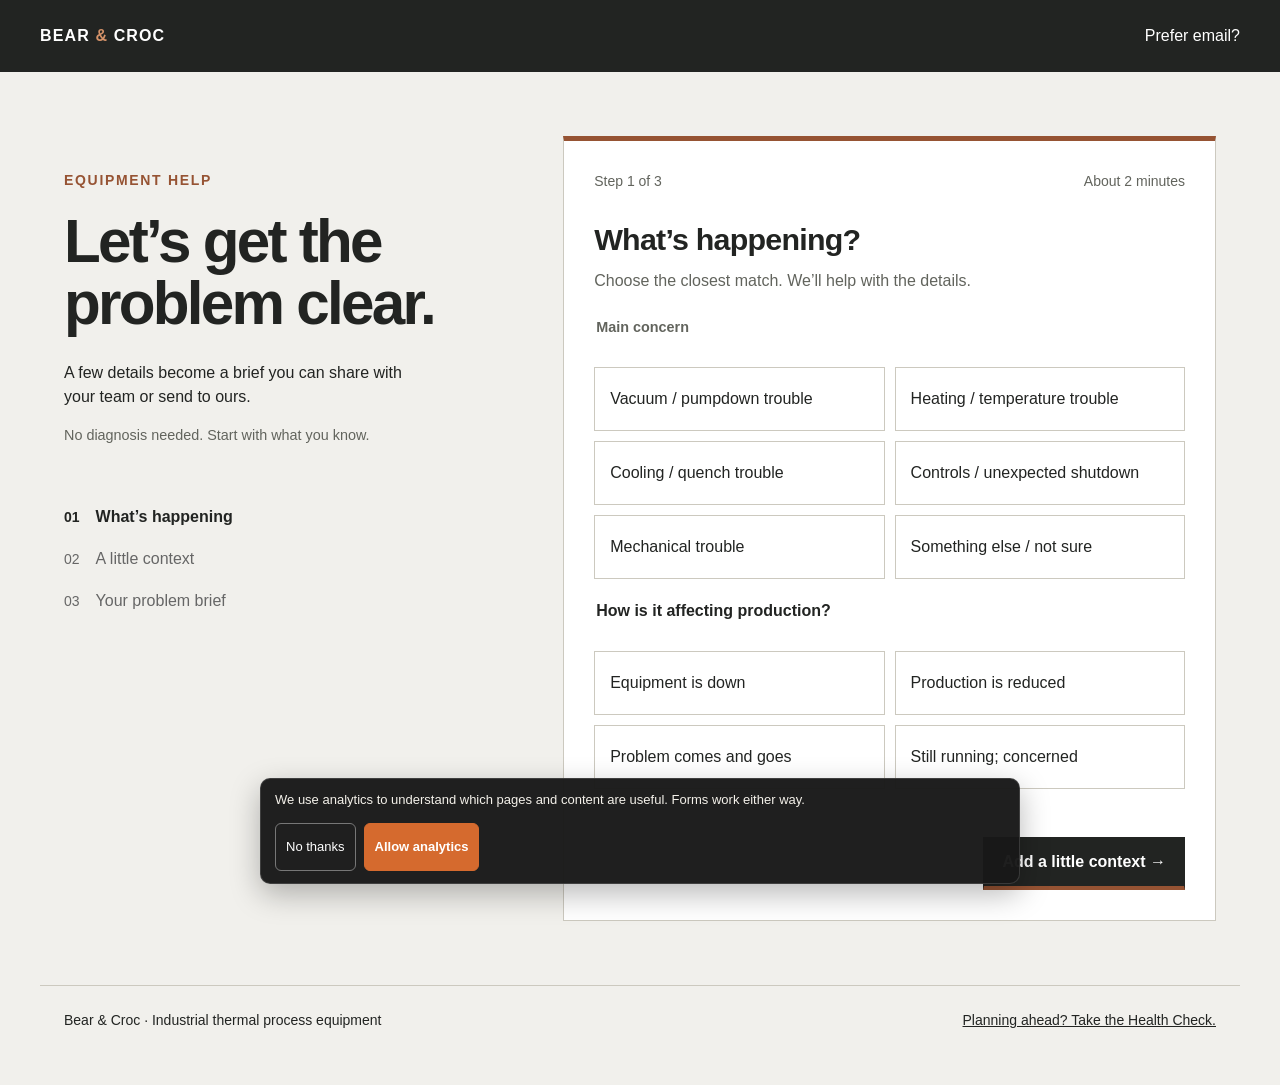
==== V2/help/index.html @ 03c03367 "Add customer equipment-help brief and optional sales handoff" ====
<!doctype html><html lang="en"><head><meta charset="utf-8"><meta name="viewport" content="width=device-width,initial-scale=1"><title>Equipment help | Bear & Croc</title><meta name="description" content="Describe an equipment problem, build a clear service brief, and send it to Bear & Croc for follow-up."><link rel="stylesheet" href="help.css"></head><body>
<header><a href="/" class="brand">BEAR <span>&</span> CROC</a><a href="mailto:sales@bearandcroc.com">Prefer email?</a></header>
<main><aside><p class="eyebrow">EQUIPMENT HELP</p><h1>Let’s get the<br>problem clear.</h1><p>A few details become a brief you can share with your team or send to ours.</p><p class="quiet">No diagnosis needed. Start with what you know.</p><ol id="steps"><li>What’s happening</li><li>A little context</li><li>Your problem brief</li></ol></aside>
<section class="surface" aria-label="Equipment problem brief"><div class="progress"><span id="step-label">Step 1 of 3</span><span>About 2 minutes</span></div><div id="screen"></div></section></main>
<footer>Bear & Croc · Industrial thermal process equipment <a href="/#health-check">Planning ahead? Take the Health Check.</a></footer>
<noscript><p>This form needs JavaScript. Email your equipment concern to <a href="mailto:sales@bearandcroc.com">sales@bearandcroc.com</a>.</p></noscript>
<script src="analytics.js"></script><script src="help.js"></script></body></html>
---- V2/help/help.css ----
:root{--ink:#222422;--paper:#f1f0ec;--copper:#965333;--line:#ccc9bf}*{box-sizing:border-box}body{margin:0;background:var(--paper);color:var(--ink);font:16px/1.5 Arial,Helvetica,sans-serif}header{background:var(--ink);color:white;padding:24px max(24px,calc((100vw - 1200px)/2));display:flex;justify-content:space-between;gap:24px;align-items:center}a{color:inherit}header a{text-decoration:none}.brand{font-weight:900;letter-spacing:.07em}.brand span{color:#d49269}main{max-width:1200px;margin:64px auto;display:grid;grid-template-columns:.8fr 1.2fr;gap:64px;padding:0 24px}aside{padding-top:20px}h1{font-size:clamp(2.5rem,4.7vw,4.5rem);line-height:1.03;letter-spacing:-.045em;margin:20px 0 26px}aside p{max-width:340px}.eyebrow{font-size:.875rem;letter-spacing:.12em;font-weight:bold;color:var(--copper)}.quiet,.hint{color:#62645d}.quiet{font-size:.9rem}ol{list-style:none;padding:24px 0;counter-reset:step}ol li{counter-increment:step;margin:18px 0;color:#666}ol li:before{content:'0' counter(step);font-size:.875rem;margin-right:16px}ol li.active{font-weight:bold;color:var(--ink)}.surface{background:#fff;border:1px solid var(--line);border-top:5px solid var(--copper);padding:30px;min-width:0;align-self:start}.progress{display:flex;justify-content:space-between;gap:15px;font-size:.875rem;color:#62645d;margin-bottom:30px}h2{font-size:1.9rem;line-height:1.15;letter-spacing:-.025em;margin:0 0 12px}h3{font-size:1.15rem}.hint{margin:0 0 24px}.choices{display:grid;grid-template-columns:1fr 1fr;gap:10px;margin:20px 0}.choice{position:relative;cursor:pointer}.choice input{position:absolute;opacity:0;width:1px;height:1px}.choice span{display:flex;align-items:center;min-height:64px;border:1px solid var(--line);padding:12px 15px;line-height:1.25}.choice input:checked+span{background:var(--ink);color:white;border-color:var(--ink);box-shadow:inset 4px 0 var(--copper)}.choice input:focus-visible+span{outline:3px solid #965333;outline-offset:3px}label.field{display:block;margin:20px 0;font-weight:bold}label small{font-size:.875rem;font-weight:normal;color:#62645d}input,textarea,select{font:inherit}label.field input,label.field textarea,label.field select{display:block;width:100%;margin-top:8px;padding:12px;border:1px solid #aaa;background:white;color:var(--ink);border-radius:0}textarea{resize:vertical;min-height:90px}button{font:inherit;cursor:pointer;min-height:48px;padding:12px 18px;border:1px solid var(--ink);background:white;color:var(--ink)}button.primary{background:var(--ink);color:white;border-bottom:4px solid var(--copper);font-weight:bold}button:disabled{opacity:.55;cursor:wait}button:focus-visible,a:focus-visible,input:focus-visible,textarea:focus-visible,select:focus-visible{outline:3px solid #a45f3a;outline-offset:3px}.actions{display:flex;flex-wrap:wrap;gap:12px;margin-top:28px;justify-content:space-between}.actions button.primary{margin-left:auto}.brief{border-block:1px solid var(--line);padding:10px 0;margin:24px 0}.brief dl{margin:0}.brief dt{font-size:.875rem;color:#62645d;margin-top:18px}.brief dd{margin:3px 0 18px;white-space:pre-wrap;overflow-wrap:anywhere}.pair{display:grid;grid-template-columns:1fr 1fr;gap:12px}.status{padding:12px 0;overflow-wrap:anywhere}.error{color:#962c20}.contact{border-top:1px solid var(--line);margin-top:28px;padding-top:24px}.contact .primary{width:100%}.trap{position:absolute;left:-10000px;width:1px;height:1px;overflow:hidden}footer{max-width:1200px;margin:30px auto;padding:24px;border-top:1px solid var(--line);font-size:.875rem;display:flex;justify-content:space-between;gap:24px}fieldset{padding:0;border:0;margin:0;min-width:0}legend{font-weight:bold;margin-bottom:8px}.saved{color:#386039}@media(max-width:800px){main{grid-template-columns:1fr;margin:24px auto;gap:20px}aside{padding:0}h1{font-size:2.5rem;margin:12px 0}aside p{max-width:none}ol{display:none}.surface{padding:22px}.eyebrow{margin:0}footer{flex-direction:column}}@media(max-width:420px){.choices,.pair{grid-template-columns:1fr}header{padding:18px}.progress{font-size:.8rem}main{padding:0 16px}.surface{padding:18px}h2{font-size:1.65rem}}@media print{header,aside,.progress,.actions,.contact,footer,#consent,button,.hint{display:none!important}main{display:block;margin:0;padding:0}.surface{border:0;padding:0}.brief{border:0}body{background:white}.brief dd{break-inside:avoid}}
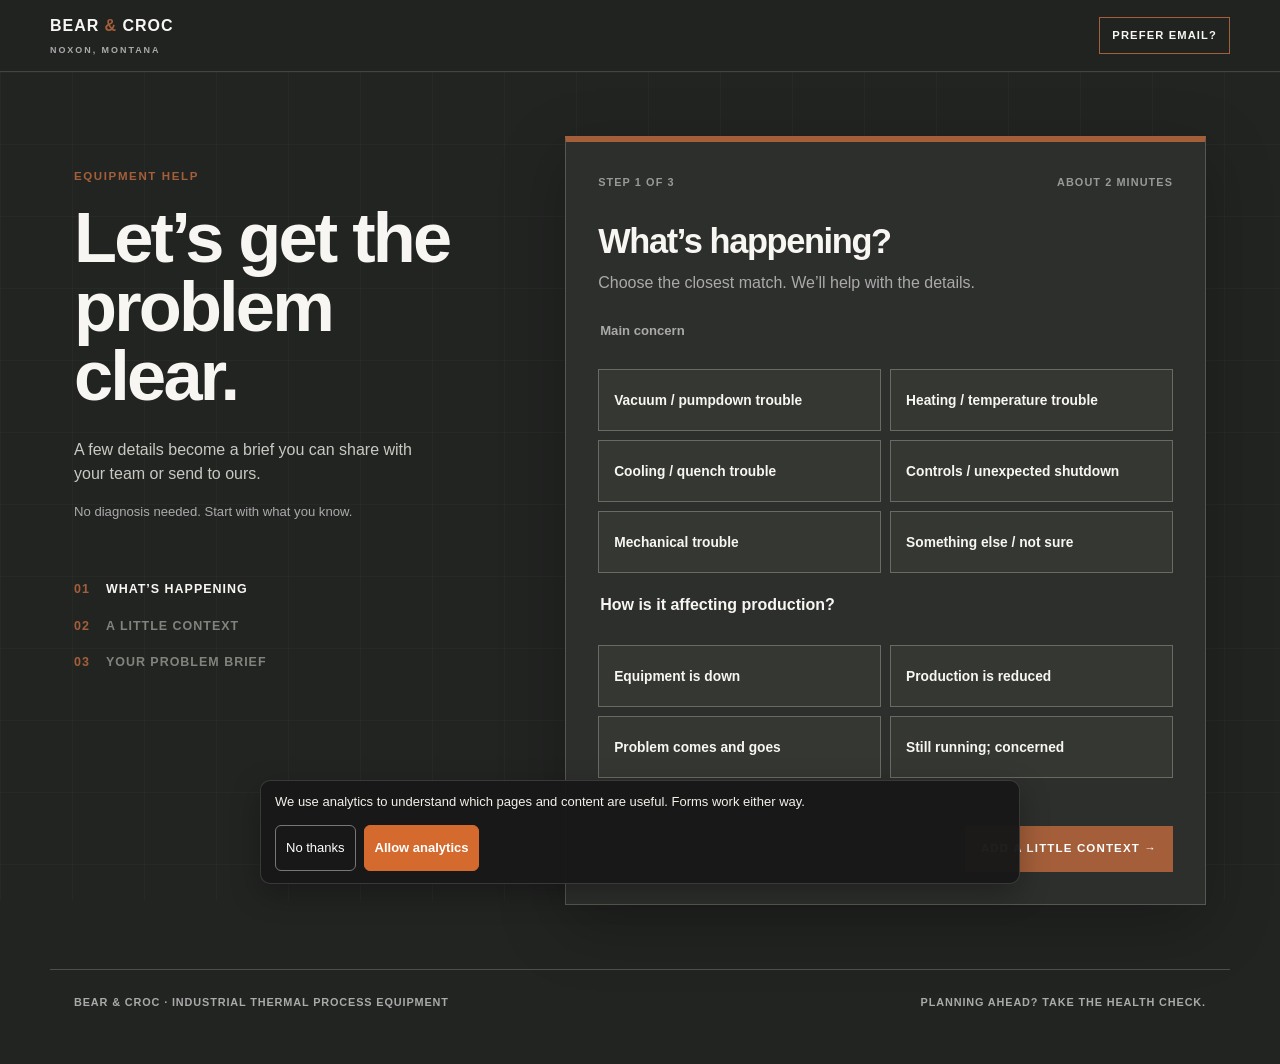
==== commit d01b2993: "Bring equipment help into Bear & Croc brand and add persistent drawer" ====
--- a/V2/help/index.html
+++ b/V2/help/index.html
@@ -1,5 +1,5 @@
 <!doctype html><html lang="en"><head><meta charset="utf-8"><meta name="viewport" content="width=device-width,initial-scale=1"><title>Equipment help | Bear & Croc</title><meta name="description" content="Describe an equipment problem, build a clear service brief, and send it to Bear & Croc for follow-up."><link rel="stylesheet" href="help.css"></head><body>
-<header><a href="/" class="brand">BEAR <span>&</span> CROC</a><a href="mailto:sales@bearandcroc.com">Prefer email?</a></header>
+<header><a href="/" class="brand"><span class="brand-main">BEAR <b>&amp;</b> CROC</span><span class="brand-sub">NOXON, MONTANA</span></a><a class="email-link" href="mailto:sales@bearandcroc.com">Prefer email?</a></header>
 <main><aside><p class="eyebrow">EQUIPMENT HELP</p><h1>Let’s get the<br>problem clear.</h1><p>A few details become a brief you can share with your team or send to ours.</p><p class="quiet">No diagnosis needed. Start with what you know.</p><ol id="steps"><li>What’s happening</li><li>A little context</li><li>Your problem brief</li></ol></aside>
 <section class="surface" aria-label="Equipment problem brief"><div class="progress"><span id="step-label">Step 1 of 3</span><span>About 2 minutes</span></div><div id="screen"></div></section></main>
 <footer>Bear & Croc · Industrial thermal process equipment <a href="/#health-check">Planning ahead? Take the Health Check.</a></footer>
--- a/V2/help/help.css
+++ b/V2/help/help.css
@@ -1 +1,15 @@
-:root{--ink:#222422;--paper:#f1f0ec;--copper:#965333;--line:#ccc9bf}*{box-sizing:border-box}body{margin:0;background:var(--paper);color:var(--ink);font:16px/1.5 Arial,Helvetica,sans-serif}header{background:var(--ink);color:white;padding:24px max(24px,calc((100vw - 1200px)/2));display:flex;justify-content:space-between;gap:24px;align-items:center}a{color:inherit}header a{text-decoration:none}.brand{font-weight:900;letter-spacing:.07em}.brand span{color:#d49269}main{max-width:1200px;margin:64px auto;display:grid;grid-template-columns:.8fr 1.2fr;gap:64px;padding:0 24px}aside{padding-top:20px}h1{font-size:clamp(2.5rem,4.7vw,4.5rem);line-height:1.03;letter-spacing:-.045em;margin:20px 0 26px}aside p{max-width:340px}.eyebrow{font-size:.875rem;letter-spacing:.12em;font-weight:bold;color:var(--copper)}.quiet,.hint{color:#62645d}.quiet{font-size:.9rem}ol{list-style:none;padding:24px 0;counter-reset:step}ol li{counter-increment:step;margin:18px 0;color:#666}ol li:before{content:'0' counter(step);font-size:.875rem;margin-right:16px}ol li.active{font-weight:bold;color:var(--ink)}.surface{background:#fff;border:1px solid var(--line);border-top:5px solid var(--copper);padding:30px;min-width:0;align-self:start}.progress{display:flex;justify-content:space-between;gap:15px;font-size:.875rem;color:#62645d;margin-bottom:30px}h2{font-size:1.9rem;line-height:1.15;letter-spacing:-.025em;margin:0 0 12px}h3{font-size:1.15rem}.hint{margin:0 0 24px}.choices{display:grid;grid-template-columns:1fr 1fr;gap:10px;margin:20px 0}.choice{position:relative;cursor:pointer}.choice input{position:absolute;opacity:0;width:1px;height:1px}.choice span{display:flex;align-items:center;min-height:64px;border:1px solid var(--line);padding:12px 15px;line-height:1.25}.choice input:checked+span{background:var(--ink);color:white;border-color:var(--ink);box-shadow:inset 4px 0 var(--copper)}.choice input:focus-visible+span{outline:3px solid #965333;outline-offset:3px}label.field{display:block;margin:20px 0;font-weight:bold}label small{font-size:.875rem;font-weight:normal;color:#62645d}input,textarea,select{font:inherit}label.field input,label.field textarea,label.field select{display:block;width:100%;margin-top:8px;padding:12px;border:1px solid #aaa;background:white;color:var(--ink);border-radius:0}textarea{resize:vertical;min-height:90px}button{font:inherit;cursor:pointer;min-height:48px;padding:12px 18px;border:1px solid var(--ink);background:white;color:var(--ink)}button.primary{background:var(--ink);color:white;border-bottom:4px solid var(--copper);font-weight:bold}button:disabled{opacity:.55;cursor:wait}button:focus-visible,a:focus-visible,input:focus-visible,textarea:focus-visible,select:focus-visible{outline:3px solid #a45f3a;outline-offset:3px}.actions{display:flex;flex-wrap:wrap;gap:12px;margin-top:28px;justify-content:space-between}.actions button.primary{margin-left:auto}.brief{border-block:1px solid var(--line);padding:10px 0;margin:24px 0}.brief dl{margin:0}.brief dt{font-size:.875rem;color:#62645d;margin-top:18px}.brief dd{margin:3px 0 18px;white-space:pre-wrap;overflow-wrap:anywhere}.pair{display:grid;grid-template-columns:1fr 1fr;gap:12px}.status{padding:12px 0;overflow-wrap:anywhere}.error{color:#962c20}.contact{border-top:1px solid var(--line);margin-top:28px;padding-top:24px}.contact .primary{width:100%}.trap{position:absolute;left:-10000px;width:1px;height:1px;overflow:hidden}footer{max-width:1200px;margin:30px auto;padding:24px;border-top:1px solid var(--line);font-size:.875rem;display:flex;justify-content:space-between;gap:24px}fieldset{padding:0;border:0;margin:0;min-width:0}legend{font-weight:bold;margin-bottom:8px}.saved{color:#386039}@media(max-width:800px){main{grid-template-columns:1fr;margin:24px auto;gap:20px}aside{padding:0}h1{font-size:2.5rem;margin:12px 0}aside p{max-width:none}ol{display:none}.surface{padding:22px}.eyebrow{margin:0}footer{flex-direction:column}}@media(max-width:420px){.choices,.pair{grid-template-columns:1fr}header{padding:18px}.progress{font-size:.8rem}main{padding:0 16px}.surface{padding:18px}h2{font-size:1.65rem}}@media print{header,aside,.progress,.actions,.contact,footer,#consent,button,.hint{display:none!important}main{display:block;margin:0;padding:0}.surface{border:0;padding:0}.brief{border:0}body{background:white}.brief dd{break-inside:avoid}}
+:root{
+  --charcoal:#222422;--black:#151614;--slate:#2d2f2c;--slate2:#353733;
+  --paper:#f1f0ec;--white:#f7f6f2;--muted:#aaa;--line:#555851;--copper:#a45f3a;
+}
+*{box-sizing:border-box}html{color-scheme:dark}body{margin:0;background:var(--charcoal);color:var(--white);font:16px/1.5 Arial,Helvetica,sans-serif}body:before{content:"";position:fixed;inset:0;pointer-events:none;background:linear-gradient(90deg,rgba(255,255,255,.025) 1px,transparent 1px),linear-gradient(rgba(255,255,255,.025) 1px,transparent 1px);background-size:72px 72px}a{color:inherit;text-decoration:none}
+header{position:relative;z-index:1;background:rgba(34,36,34,.98);padding:14px max(24px,calc((100vw - 1180px)/2));display:flex;justify-content:space-between;gap:24px;align-items:center;border-bottom:1px solid #444}.brand{display:flex;flex-direction:column;font-weight:900}.brand-main{letter-spacing:.06em}.brand-main b{color:var(--copper)}.brand-sub{font-size:.56rem;letter-spacing:.22em;color:#aaa;margin-top:6px}.email-link{border:1px solid var(--copper);padding:9px 12px;font-size:.7rem;font-weight:900;letter-spacing:.1em;text-transform:uppercase}
+main{position:relative;z-index:1;max-width:1180px;margin:64px auto;display:grid;grid-template-columns:.8fr 1.2fr;gap:64px;padding:0 24px}aside{padding-top:20px}h1,h2,h3{line-height:.98;letter-spacing:-.04em}h1{font-size:clamp(3rem,5.5vw,5.7rem);font-weight:900;margin:18px 0 28px}aside p{max-width:355px;color:#c9c9c3}.eyebrow{font-size:.72rem;letter-spacing:.14em;font-weight:900;color:var(--copper)}.quiet,.hint{color:#aaa}.quiet{font-size:.82rem}ol{list-style:none;padding:24px 0;counter-reset:step}ol li{counter-increment:step;margin:18px 0;color:#81837d;font-size:.78rem;font-weight:900;letter-spacing:.08em;text-transform:uppercase}ol li:before{content:'0' counter(step);margin-right:16px;color:var(--copper)}ol li.active{color:var(--white)}
+.surface{background:var(--slate);border:1px solid var(--line);border-top:6px solid var(--copper);padding:32px;min-width:0;align-self:start;box-shadow:0 20px 60px rgba(0,0,0,.25)}.progress{display:flex;justify-content:space-between;gap:15px;font-size:.68rem;font-weight:900;letter-spacing:.1em;text-transform:uppercase;color:#999;margin-bottom:34px}h2{font-size:2.15rem;margin:0 0 13px}h3{font-size:1.45rem}.hint{margin:0 0 26px}fieldset{padding:0;border:0;margin:0;min-width:0}legend{font-weight:900;margin-bottom:8px}.choices{display:grid;grid-template-columns:1fr 1fr;gap:9px;margin:20px 0}.choice{position:relative;cursor:pointer}.choice input{position:absolute;opacity:0;width:1px;height:1px}.choice span{display:flex;align-items:center;min-height:62px;border:1px solid #686b64;background:var(--slate2);padding:12px 15px;font-size:.86rem;font-weight:800;line-height:1.25}.choice input:checked+span{background:var(--paper);color:#20211f;border-color:var(--paper);box-shadow:inset 0 -4px var(--copper)}.choice input:focus-visible+span{outline:3px solid var(--copper);outline-offset:3px}
+label.field{display:block;margin:20px 0;font-size:.68rem;font-weight:900;letter-spacing:.08em;text-transform:uppercase;color:#aaa}label small{font-size:.58rem;font-weight:700;color:#777}input,textarea,select{font:inherit}label.field input,label.field textarea,label.field select{display:block;width:100%;margin-top:7px;padding:12px;background:#242624;border:1px solid #5b5d58;color:var(--white);border-radius:0;letter-spacing:0;text-transform:none}textarea{resize:vertical;min-height:96px}button{font:inherit;cursor:pointer;min-height:46px;padding:12px 16px;border:1px solid #73766f;background:transparent;color:var(--white)}button.primary{background:var(--copper);border:0;color:white;font-size:.72rem;font-weight:900;letter-spacing:.1em;text-transform:uppercase}button:disabled{opacity:.55;cursor:wait}button:focus-visible,a:focus-visible,input:focus-visible,textarea:focus-visible,select:focus-visible{outline:3px solid var(--copper);outline-offset:3px}.actions{display:flex;flex-wrap:wrap;gap:10px;margin-top:28px;justify-content:space-between}.actions button.primary{margin-left:auto}
+.brief{border-block:1px solid var(--line);padding:10px 0;margin:24px 0}.brief dl{margin:0}.brief dt{font-size:.65rem;font-weight:900;letter-spacing:.09em;text-transform:uppercase;color:#888;margin-top:18px}.brief dd{margin:4px 0 18px;white-space:pre-wrap;overflow-wrap:anywhere}.pair{display:grid;grid-template-columns:1fr 1fr;gap:12px}.status{padding:12px 0;overflow-wrap:anywhere}.error{color:#ffb1a5}.contact{border-top:1px solid var(--line);margin-top:28px;padding-top:24px}.contact p{color:#bbb}.contact .primary{width:100%}.trap{position:absolute;left:-10000px;width:1px;height:1px;overflow:hidden}.saved{color:#b9d8bd}footer{position:relative;z-index:1;max-width:1180px;margin:30px auto;padding:24px;border-top:1px solid #4d504a;color:#aaa;font-size:.68rem;font-weight:900;letter-spacing:.08em;text-transform:uppercase;display:flex;justify-content:space-between;gap:24px}
+@media(max-width:800px){main{grid-template-columns:1fr;margin:24px auto;gap:20px}aside{padding:0}h1{font-size:3.25rem;margin:12px 0}aside p{max-width:none}ol{display:none}.surface{padding:24px}.eyebrow{margin:0}footer{flex-direction:column}}
+@media(max-width:480px){.choices,.pair{grid-template-columns:1fr}header{padding:13px 15px}.email-link{font-size:.58rem;padding:8px}.progress{font-size:.6rem}main{padding:0 15px}.surface{padding:20px}h2{font-size:1.85rem}}
+@media print{header,aside,.progress,.actions,.contact,footer,#consent,button,.hint{display:none!important}html{color-scheme:light}body{background:white;color:#20211f}.surface{border:0;box-shadow:none;padding:0}.brief{border:0}main{display:block;margin:0;padding:0}.brief dd{break-inside:avoid}}
+@media(prefers-reduced-motion:reduce){*{scroll-behavior:auto!important}}
+body.embed:before{display:none}body.embed header,body.embed>main>aside,body.embed footer{display:none}body.embed main{display:block;margin:0;padding:0;max-width:none}body.embed .surface{min-height:calc(100vh - 1px);border:0;border-top:6px solid var(--copper);box-shadow:none;padding:28px 26px;background:var(--charcoal)}body.embed .choice span{background:var(--slate)}body.embed label.field input,body.embed label.field textarea{background:var(--slate)}
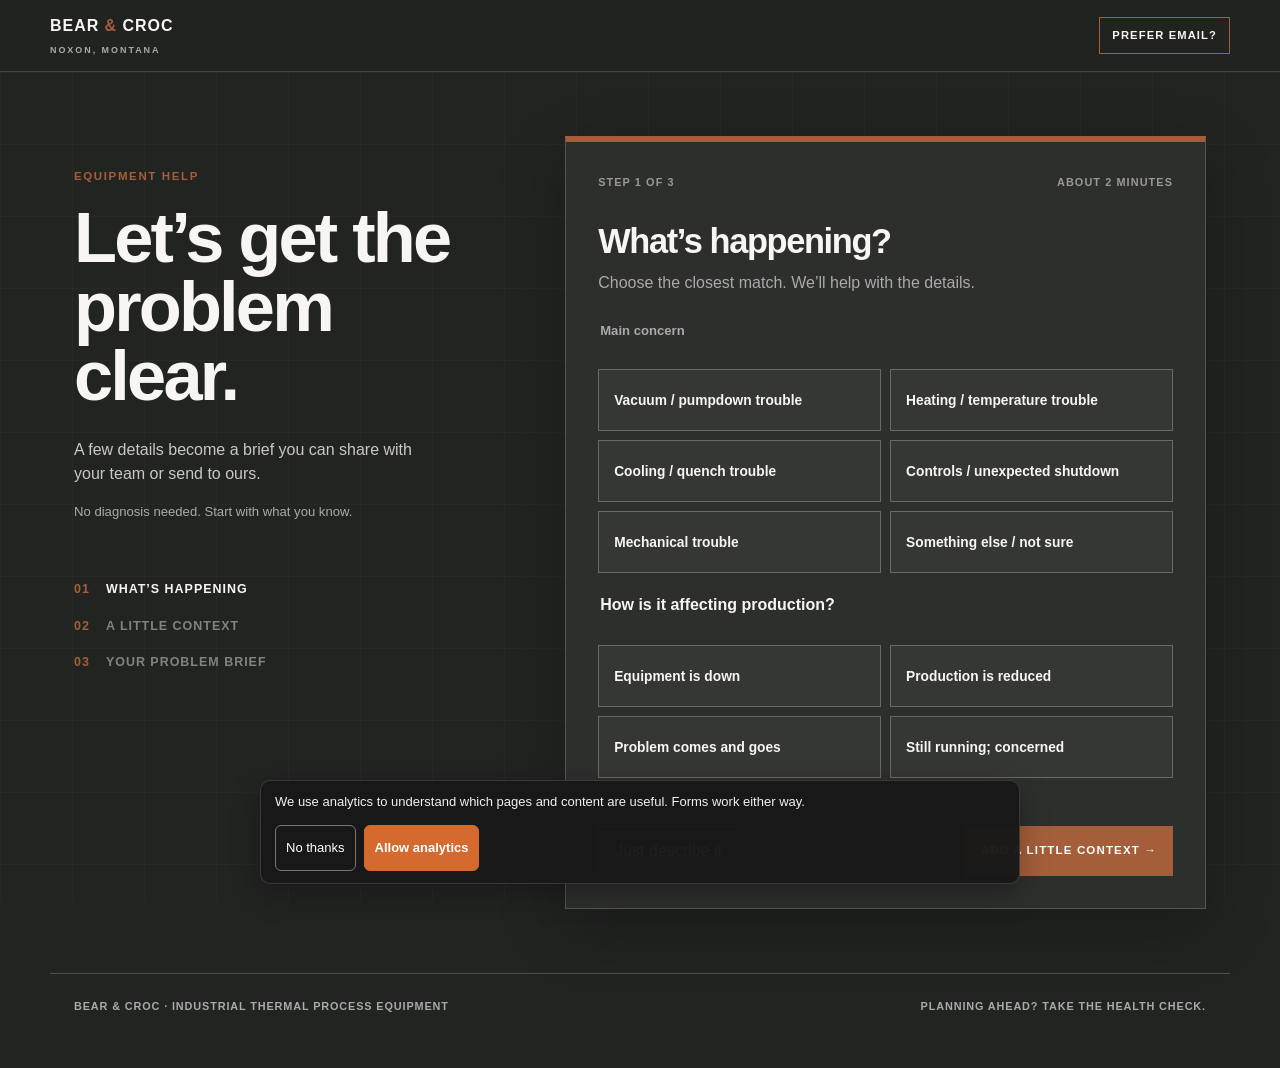
==== commit 4b9701a4: "Version equipment-help assets for immediate production refresh" ====
--- a/V2/help/index.html
+++ b/V2/help/index.html
@@ -1,7 +1,7 @@
-<!doctype html><html lang="en"><head><meta charset="utf-8"><meta name="viewport" content="width=device-width,initial-scale=1"><title>Equipment help | Bear & Croc</title><meta name="description" content="Describe an equipment problem, build a clear service brief, and send it to Bear & Croc for follow-up."><link rel="stylesheet" href="help.css"></head><body>
+<!doctype html><html lang="en"><head><meta charset="utf-8"><meta name="viewport" content="width=device-width,initial-scale=1"><title>Equipment help | Bear & Croc</title><meta name="description" content="Describe an equipment problem, build a clear service brief, and send it to Bear & Croc for follow-up."><link rel="stylesheet" href="help.css?v=20260928-1"></head><body>
 <header><a href="/" class="brand"><span class="brand-main">BEAR <b>&amp;</b> CROC</span><span class="brand-sub">NOXON, MONTANA</span></a><a class="email-link" href="mailto:sales@bearandcroc.com">Prefer email?</a></header>
 <main><aside><p class="eyebrow">EQUIPMENT HELP</p><h1>Let’s get the<br>problem clear.</h1><p>A few details become a brief you can share with your team or send to ours.</p><p class="quiet">No diagnosis needed. Start with what you know.</p><ol id="steps"><li>What’s happening</li><li>A little context</li><li>Your problem brief</li></ol></aside>
 <section class="surface" aria-label="Equipment problem brief"><div class="progress"><span id="step-label">Step 1 of 3</span><span>About 2 minutes</span></div><div id="screen"></div></section></main>
 <footer>Bear & Croc · Industrial thermal process equipment <a href="/#health-check">Planning ahead? Take the Health Check.</a></footer>
 <noscript><p>This form needs JavaScript. Email your equipment concern to <a href="mailto:sales@bearandcroc.com">sales@bearandcroc.com</a>.</p></noscript>
-<script src="analytics.js"></script><script src="help.js"></script></body></html>
+<script src="analytics.js?v=20260928-1"></script><script src="help.js?v=20260928-1"></script></body></html>
